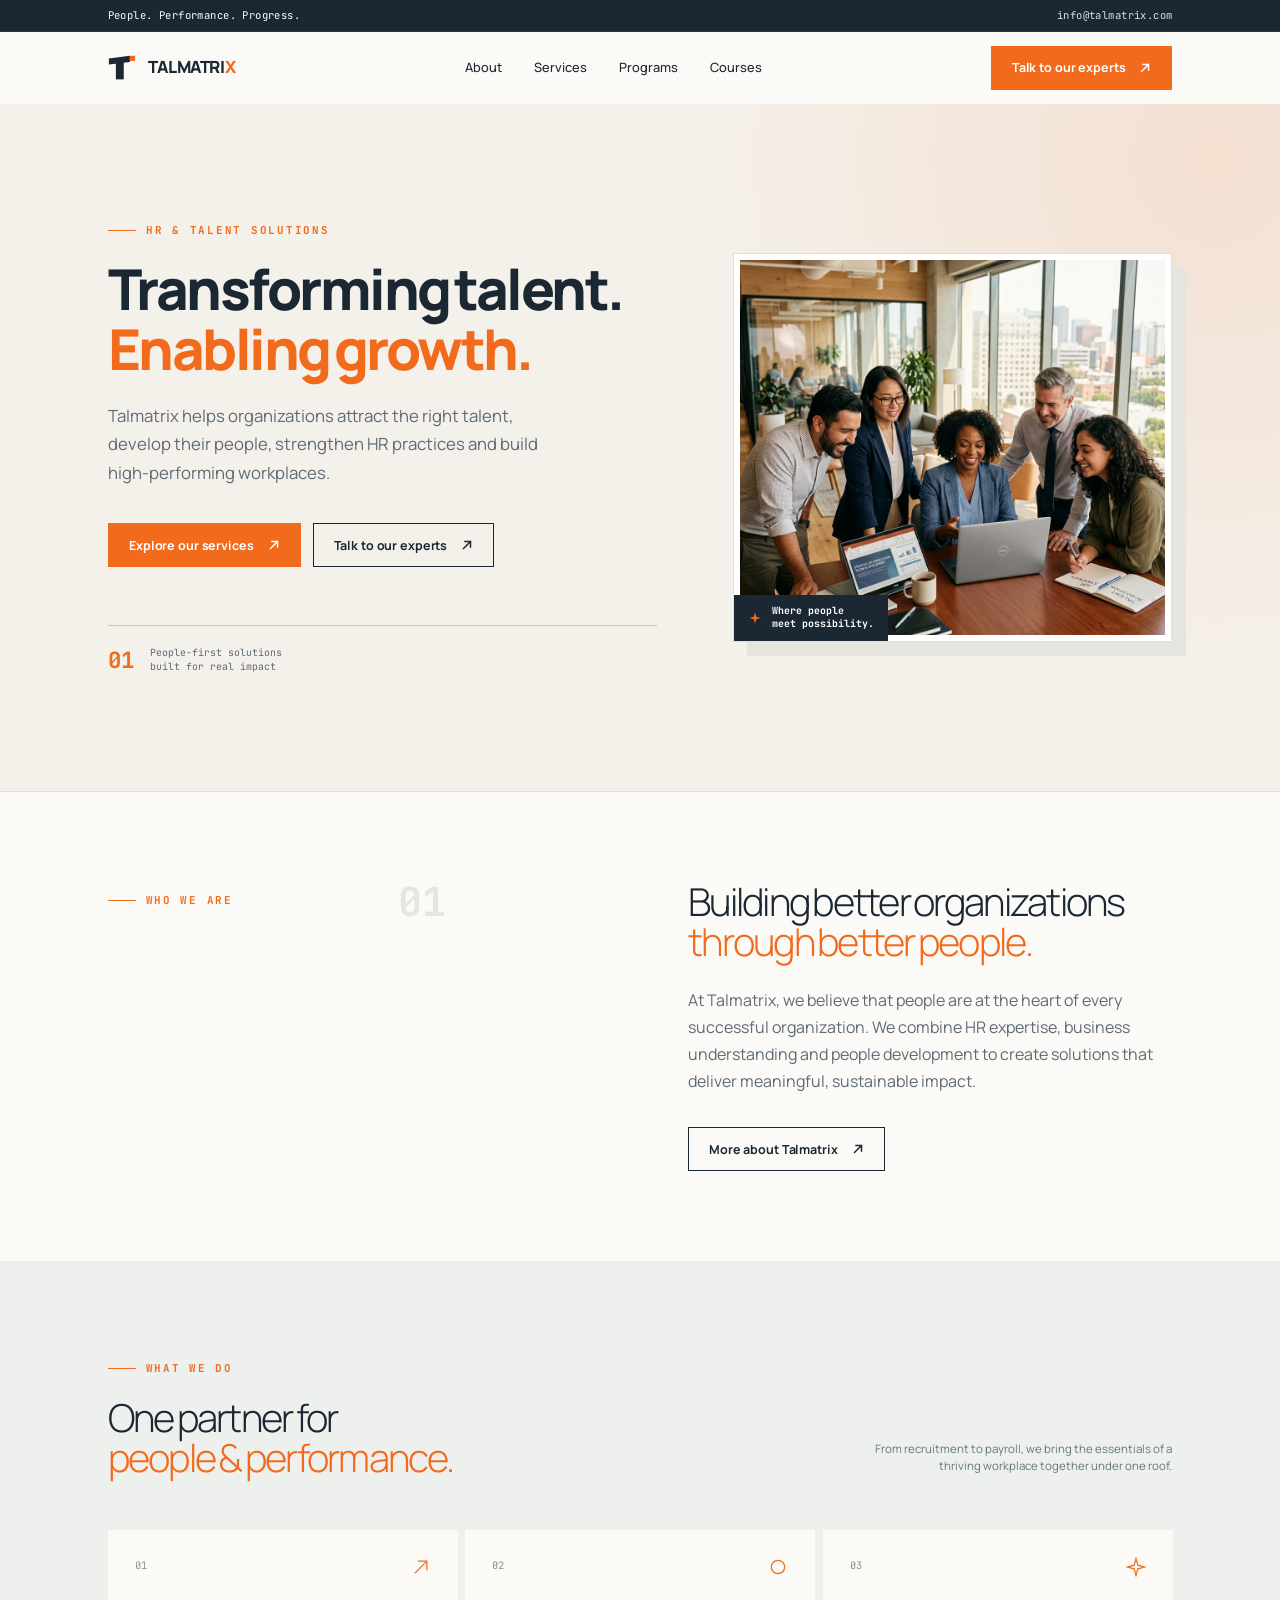
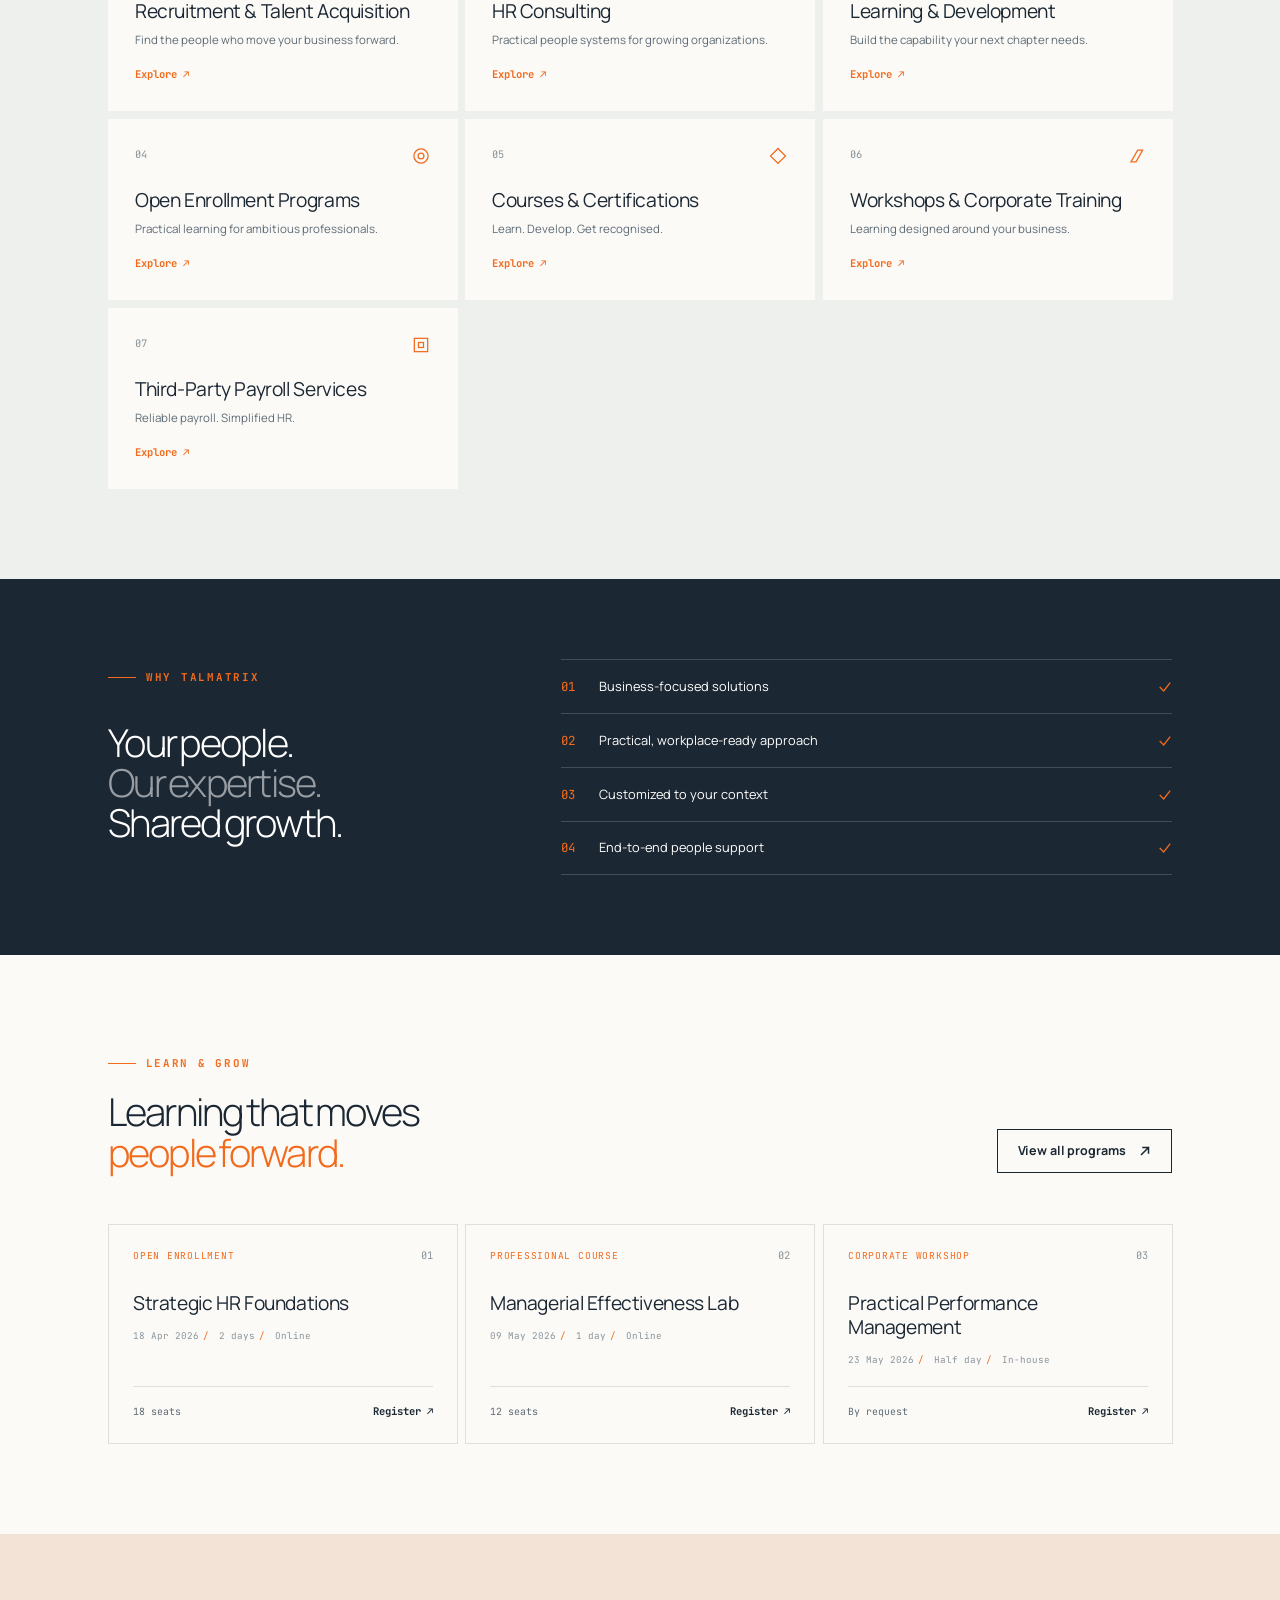
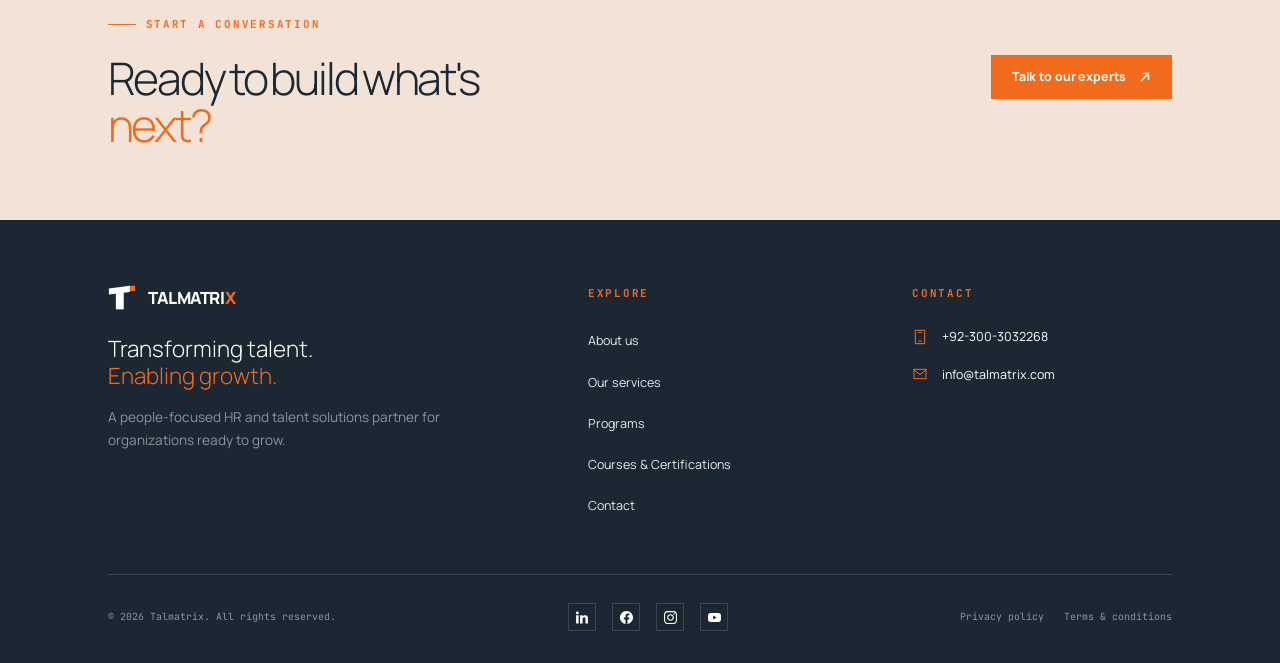
==== index.html @ 13ec056b "feat: initialize project structure with HTML, CSS, and JavaScript components for TalMatrix website" ====
<!DOCTYPE html>
<html lang="en">
<head>
  <meta charset="UTF-8">
  <meta name="viewport" content="width=device-width, initial-scale=1.0">
  <title>TALMATRIX | HR, Talent and Learning & Development Solutions</title>
  <meta name="description" content="Talmatrix helps organizations attract the right talent, develop their people, strengthen HR practices and build high-performing workplaces.">
  <meta name="theme-color" content="#1B2733">

  <!-- Open Graph / Meta -->
  <meta property="og:type" content="website">
  <meta property="og:title" content="TALMATRIX | HR, Talent and Learning & Development">
  <meta property="og:description" content="People-first HR, Talent Acquisition, Payroll and Capability Development solutions designed for sustainable growth.">
  <meta property="og:image" content="assets/hero-team.jpg">

  <!-- Inline SVG Favicon (slanted T with orange notch) -->
  <link rel="icon" type="image/svg+xml" href="data:image/svg+xml,%3Csvg xmlns='http://www.w3.org/2000/svg' viewBox='0 0 32 32'%3E%3Cpolygon points='1,5 25,2 25,9 1,12' fill='%231B2733'/%3E%3Crect x='9' y='8' width='9' height='21' fill='%231B2733'/%3E%3Crect x='25' y='2' width='6' height='6' fill='%23F26B1D'/%3E%3C/svg%3E">

  <link rel="stylesheet" href="css/styles.css">
</head>
<body>

  <!-- Shared Top Bar Placeholder -->
  <div id="site-top"></div>

  <!-- Shared Header Placeholder -->
  <header id="site-header"></header>

  <main id="main-content">
    <!-- 4.1 HERO SECTION -->
    <section class="home-hero">
      <div class="container">
        <div class="home-hero__grid">
          <!-- Left Column -->
          <div class="home-hero__copy reveal">
            <span class="eyebrow">HR &amp; TALENT SOLUTIONS</span>
            <h1 class="home-hero__h1">
              <span class="title-navy">Transforming talent.</span>
              <span class="title-orange">Enabling growth.</span>
            </h1>
            <p class="home-hero__lead">
              Talmatrix helps organizations attract the right talent, develop their people, strengthen HR practices and build high-performing workplaces.
            </p>
            <div class="home-hero__ctas">
              <a href="services.html" class="btn btn-primary">
                Explore our services
                <svg class="btn-arrow" viewBox="0 0 12 12" fill="none" xmlns="http://www.w3.org/2000/svg" aria-hidden="true">
                  <path d="M2.5 9.5L9.5 2.5M9.5 2.5H4M9.5 2.5V8" stroke="currentColor" stroke-width="1.5" stroke-linecap="square"/>
                </svg>
              </a>
              <a href="contact.html" class="btn btn-outline">
                Talk to our experts
                <svg class="btn-arrow" viewBox="0 0 12 12" fill="none" xmlns="http://www.w3.org/2000/svg" aria-hidden="true">
                  <path d="M2.5 9.5L9.5 2.5M9.5 2.5H4M9.5 2.5V8" stroke="currentColor" stroke-width="1.5" stroke-linecap="square"/>
                </svg>
              </a>
            </div>

            <!-- Stat Hairline -->
            <div class="home-hero__stat-divider">
              <div class="home-hero__stat-num">01</div>
              <div class="home-hero__stat-text">
                <div>People-first solutions</div>
                <div>built for real impact</div>
              </div>
            </div>
          </div>

          <!-- Right Column: Visual Frame with 14px offset block -->
          <div class="hero-visual reveal">
            <div class="hero-visual__frame-wrapper">
              <div class="hero-visual__frame">
                <div class="hero-visual__image-box">
                  <img src="assets/hero-team.jpg" alt="Talmatrix team members collaborating around a laptop" class="hero-visual__img" loading="eager" width="680" height="600">
                </div>

                <!-- Bottom-Left Navy Overlay Badge -->
                <div class="hero-visual__badge">
                  <svg viewBox="0 0 24 24" fill="none" xmlns="http://www.w3.org/2000/svg" aria-hidden="true">
                    <path d="M12 2L14.2 9.8L22 12L14.2 14.2L12 22L9.8 14.2L2 12L9.8 9.8L12 2Z" fill="#F26B1D"/>
                  </svg>
                  <span class="hero-visual__badge-text">
                    Where people<br>meet possibility.
                  </span>
                </div>
              </div>

              <!-- Rotated Vertical Label outside frame -->
              <div class="hero-visual__vertical-label">
                TALMATRIX / 2026
              </div>
            </div>
          </div>
        </div>
      </div>
    </section>

    <!-- 4.2 WHO WE ARE -->
    <section class="section band-cream">
      <div class="container">
        <div class="who-we-are-grid">
          <div>
            <span class="eyebrow">WHO WE ARE</span>
          </div>
          <div>
            <span class="who-we-are__index">01</span>
          </div>
          <div class="who-we-are__content reveal">
            <h2>
              <span class="title-navy">Building better organizations</span>
              <span class="title-orange">through better people.</span>
            </h2>
            <p>
              At Talmatrix, we believe that people are at the heart of every successful organization. We combine HR expertise, business understanding and people development to create solutions that deliver meaningful, sustainable impact.
            </p>
            <a href="about.html" class="btn btn-outline">
              More about Talmatrix
              <svg class="btn-arrow" viewBox="0 0 12 12" fill="none" xmlns="http://www.w3.org/2000/svg" aria-hidden="true">
                <path d="M2.5 9.5L9.5 2.5M9.5 2.5H4M9.5 2.5V8" stroke="currentColor" stroke-width="1.5" stroke-linecap="square"/>
              </svg>
            </a>
          </div>
        </div>
      </div>
    </section>

    <!-- 4.3 WHAT WE DO -->
    <section class="section band-sage">
      <div class="container">
        <span class="eyebrow">WHAT WE DO</span>
        <div class="section-header">
          <div class="section-header__left">
            <h2>
              <span class="title-navy">One partner for</span>
              <span class="title-orange">people &amp; performance.</span>
            </h2>
          </div>
          <div class="section-header__blurb">
            From recruitment to payroll, we bring the essentials of a thriving workplace together under one roof.
          </div>
        </div>

        <!-- 7 Service Cards rendered from data.js -->
        <div class="services-grid" id="services-grid"></div>
      </div>
    </section>

    <!-- 4.4 WHY TALMATRIX -->
    <section class="section band-navy why-section">
      <div class="container">
        <div class="why-grid">
          <div class="why-grid__left reveal">
            <span class="eyebrow eyebrow--light">WHY TALMATRIX</span>
            <h2>
              <span class="title-white">Your people.</span>
              <span class="title-white-muted">Our expertise.</span>
              <span class="title-white">Shared growth.</span>
            </h2>
          </div>
          <div class="why-grid__right" id="why-home-list">
            <!-- 4 rows populated from data.js -->
          </div>
        </div>
      </div>
    </section>

    <!-- 4.5 LEARN & GROW -->
    <section class="section band-cream">
      <div class="container">
        <span class="eyebrow">LEARN &amp; GROW</span>
        <div class="section-header">
          <div class="section-header__left">
            <h2>
              <span class="title-navy">Learning that moves</span>
              <span class="title-orange">people forward.</span>
            </h2>
          </div>
          <div>
            <a href="programs.html" class="btn btn-outline">
              View all programs
              <svg class="btn-arrow" viewBox="0 0 12 12" fill="none" xmlns="http://www.w3.org/2000/svg" aria-hidden="true">
                <path d="M2.5 9.5L9.5 2.5M9.5 2.5H4M9.5 2.5V8" stroke="currentColor" stroke-width="1.5" stroke-linecap="square"/>
              </svg>
            </a>
          </div>
        </div>

        <!-- 3 Program Cards populated from data.js -->
        <div class="programs-grid" data-program-cards></div>
      </div>
    </section>
  </main>

  <!-- Shared CTA Band Placeholder -->
  <div id="site-cta"></div>

  <!-- Shared Footer Placeholder -->
  <footer id="site-footer"></footer>

  <!-- Scripts -->
  <script src="js/data.js"></script>
  <script src="js/main.js"></script>
</body>
</html>
---- css/styles.css ----
@import url('https://fonts.googleapis.com/css2?family=JetBrains+Mono:wght@400;500;700&family=Manrope:wght@300;400;500;600;700;800&display=swap');

/* ==========================================================================
   TALMATRIX DESIGN TOKENS & RESET
   ========================================================================== */
:root {
  --navy: #1B2733;
  --orange: #F26B1D;
  --orange-d: #D95A12;
  --cream: #FBFAF7;   /* default page + card background */
  --beige: #F4F0EA;   /* hero band on every page */
  --sage: #EEF0EE;    /* alternate section band, form panel */
  --peach: #F2E3D6;   /* CTA band */
  --line: #E2DFD8;
  --muted: #5E6B75;
  --muted-2: #8A949B;
  --watermark: #E4E6E3;

  /* Font Families */
  --font-sans: 'Manrope', -apple-system, BlinkMacSystemFont, 'Segoe UI', Roboto, sans-serif;
  --font-mono: 'JetBrains Mono', monospace;

  /* Layout Spacing */
  --gutter: clamp(20px, 8.4vw, 162px);
  --section-pad-y: clamp(64px, 7vw, 104px);
  --ease: cubic-bezier(0.16, 1, 0.3, 1);
}

/* Hard Reset & Square Corners Enforcement */
*, *::before, *::after {
  box-sizing: border-box;
  margin: 0;
  padding: 0;
  border-radius: 0 !important; /* Strict square corners everywhere */
}

html {
  font-size: 16px;
  scroll-behavior: smooth;
  text-size-adjust: 100%;
}

body {
  font-family: var(--font-sans);
  font-size: 1rem;
  line-height: 1.7;
  color: var(--muted);
  background-color: var(--cream);
  -webkit-font-smoothing: antialiased;
  -moz-osx-font-smoothing: grayscale;
  overflow-x: hidden;
  display: flex;
  flex-direction: column;
  min-height: 100vh;
}

/* Links & Media */
a {
  color: inherit;
  text-decoration: none;
  transition: color 250ms ease, border-color 250ms ease, background-color 250ms ease;
}

img, svg {
  display: block;
  max-width: 100%;
}

button, input, select, textarea {
  font: inherit;
  color: inherit;
}

/* Accessibility Focus Ring */
:focus-visible {
  outline: 2px solid var(--orange);
  outline-offset: 2px;
}

/* ==========================================================================
   TYPOGRAPHY
   ========================================================================== */
.font-mono {
  font-family: var(--font-mono);
  font-feature-settings: "zero" 1;
}

/* Slashed Zero for numbers */
.num-zero {
  font-family: var(--font-mono);
  font-feature-settings: "zero" 1;
}

/* Eyebrows */
.eyebrow {
  display: inline-flex;
  align-items: center;
  gap: 10px;
  font-family: var(--font-mono);
  font-size: 0.68rem;
  font-weight: 700;
  letter-spacing: 0.16em;
  text-transform: uppercase;
  color: var(--orange);
  margin-bottom: 1.25rem;
}

.eyebrow::before {
  content: "";
  display: inline-block;
  width: 28px;
  height: 1px;
  background-color: var(--orange);
  flex-shrink: 0;
}

/* Dark mode eyebrow modifier */
.eyebrow--light {
  color: var(--orange);
}
.eyebrow--light::before {
  background-color: var(--orange);
}

/* Big Headings: Tight tracking, line-height 1.05 */
h1, .h1 {
  font-family: var(--font-sans);
  font-weight: 800;
  font-size: clamp(2.75rem, 4.4vw, 4.5rem);
  line-height: 1.05;
  letter-spacing: -0.045em;
  word-spacing: -0.08em;
  color: var(--navy);
}

h2, .h2 {
  font-family: var(--font-sans);
  font-weight: 300;
  font-size: clamp(2rem, 3vw, 3.25rem);
  line-height: 1.05;
  letter-spacing: -0.045em;
  word-spacing: -0.08em;
  color: var(--navy);
}

h3, .h3 {
  font-family: var(--font-sans);
  font-weight: 400;
  font-size: 1.2rem;
  line-height: 1.25;
  letter-spacing: -0.02em;
  color: var(--navy);
}

.title-orange {
  color: var(--orange);
  display: block;
}

.title-navy {
  color: var(--navy);
  display: block;
}

.title-white {
  color: #FFFFFF;
  display: block;
}

.title-white-muted {
  color: rgba(255, 255, 255, 0.55);
  display: block;
}

/* ==========================================================================
   LAYOUT & CONTAINERS
   ========================================================================== */
.container {
  width: 100%;
  padding-left: var(--gutter);
  padding-right: var(--gutter);
}

.section {
  width: 100%;
  padding-top: var(--section-pad-y);
  padding-bottom: var(--section-pad-y);
  position: relative;
}

.band-cream {
  background-color: var(--cream);
}

.band-beige {
  background-color: var(--beige);
}

.band-sage {
  background-color: var(--sage);
}

.band-navy {
  background-color: var(--navy);
  color: #FFFFFF;
}

.band-peach {
  background-color: var(--peach);
}

/* Two-column Section Header */
.section-header {
  display: flex;
  justify-content: space-between;
  align-items: flex-end;
  gap: 2rem;
  margin-bottom: clamp(2.5rem, 4vw, 4rem);
}

.section-header__left {
  flex: 1;
}

.section-header__blurb {
  max-width: 340px;
  font-family: var(--font-sans);
  color: #5E7A80;
  font-size: 0.72rem;
  line-height: 1.5;
  text-align: right;
  margin-bottom: 0.25rem;
}

/* ==========================================================================
   BUTTONS
   ========================================================================== */
.btn {
  display: inline-flex;
  align-items: center;
  justify-content: center;
  gap: 14px;
  height: 44px;
  padding: 0 20px;
  font-family: var(--font-sans);
  font-weight: 700;
  font-size: 0.78rem;
  letter-spacing: -0.01em;
  cursor: pointer;
  border: 1px solid transparent;
  transition: all 250ms ease;
  white-space: nowrap;
  background-color: transparent;
}

.btn .btn-arrow {
  width: 12px;
  height: 12px;
  stroke-width: 1.5px;
  stroke: currentColor;
  fill: none;
  stroke-linecap: square;
  stroke-linejoin: miter;
  transition: transform 250ms ease;
  flex-shrink: 0;
}

.btn-primary {
  background-color: var(--orange);
  color: #FFFFFF;
  border-color: var(--orange);
}

.btn-primary:hover {
  background-color: var(--orange-d);
  border-color: var(--orange-d);
  color: #FFFFFF;
}

.btn-primary:hover .btn-arrow {
  transform: translate(3px, -3px);
}

.btn-outline {
  background-color: transparent;
  color: var(--navy);
  border-color: var(--navy);
}

.btn-outline:hover {
  background-color: var(--navy);
  color: #FFFFFF;
}

.btn-outline:hover .btn-arrow {
  transform: translate(3px, -3px);
}

.btn-outline-white {
  background-color: transparent;
  color: #FFFFFF;
  border-color: rgba(255, 255, 255, 0.3);
}

.btn-outline-white:hover {
  background-color: #FFFFFF;
  color: var(--navy);
  border-color: #FFFFFF;
}

/* ==========================================================================
   TOP BAR (Shared Component A)
   ========================================================================== */
.top-bar {
  background-color: var(--navy);
  height: 32px;
  color: #FFFFFF;
  font-family: var(--font-mono);
  font-size: 0.66rem;
  letter-spacing: 0.04em;
  display: flex;
  align-items: center;
  border-bottom: 1px solid rgba(255, 255, 255, 0.08);
}

.top-bar__inner {
  display: flex;
  justify-content: space-between;
  align-items: center;
  width: 100%;
}

.top-bar__email {
  color: #FFFFFF;
  opacity: 0.85;
}

.top-bar__email:hover {
  opacity: 1;
  color: var(--orange);
}

/* ==========================================================================
   HEADER & NAVIGATION (Shared Component B)
   ========================================================================== */
.site-header {
  background-color: var(--cream);
  height: 72px;
  position: sticky;
  top: 0;
  z-index: 1000;
  display: flex;
  align-items: center;
  transition: border-color 250ms ease, background-color 250ms ease;
  border-bottom: 1px solid transparent;
}

.site-header.is-scrolled {
  border-bottom-color: var(--line);
  background-color: rgba(251, 250, 247, 0.98);
  backdrop-filter: blur(8px);
}

.site-header__inner {
  display: flex;
  align-items: center;
  justify-content: space-between;
  width: 100%;
}

/* Logo */
.site-logo {
  display: flex;
  align-items: center;
  gap: 12px;
  text-decoration: none;
}

.site-logo__mark {
  width: 28px;
  height: 28px;
  flex-shrink: 0;
}

.site-logo__text {
  font-family: var(--font-sans);
  font-weight: 800;
  font-size: 1.05rem;
  letter-spacing: -0.02em;
  color: var(--navy);
  line-height: 1;
}

.site-logo__text .accent {
  color: var(--orange);
}

/* Desktop Navigation */
.site-nav {
  display: flex;
  align-items: center;
  gap: 32px;
}

.nav-link {
  font-family: var(--font-sans);
  font-size: 0.8rem;
  font-weight: 500;
  color: var(--navy);
  position: relative;
  padding: 6px 0;
}

.nav-link:hover {
  color: var(--orange);
}

.nav-link.is-active {
  color: var(--navy);
}

.nav-link.is-active::after {
  content: "";
  position: absolute;
  bottom: 0;
  left: 0;
  width: 100%;
  height: 2px;
  background-color: var(--orange);
}

/* Header Actions */
.header-actions {
  display: flex;
  align-items: center;
  gap: 20px;
}

/* Mobile Toggle Hamburger */
.mobile-toggle {
  display: none;
  background: transparent;
  border: 1px solid var(--line);
  padding: 8px 10px;
  cursor: pointer;
  flex-direction: column;
  gap: 5px;
  width: 44px;
  height: 44px;
  align-items: center;
  justify-content: center;
}

.mobile-toggle span {
  display: block;
  width: 22px;
  height: 2px;
  background-color: var(--navy);
  transition: transform 250ms ease, opacity 250ms ease;
}

.mobile-toggle[aria-expanded="true"] span:nth-child(1) {
  transform: translateY(7px) rotate(45deg);
}
.mobile-toggle[aria-expanded="true"] span:nth-child(2) {
  opacity: 0;
}
.mobile-toggle[aria-expanded="true"] span:nth-child(3) {
  transform: translateY(-7px) rotate(-45deg);
}

/* Mobile Drawer */
.mobile-drawer {
  display: none;
  position: fixed;
  top: 104px; /* 32px topbar + 72px header */
  left: 0;
  width: 100%;
  background-color: var(--cream);
  border-bottom: 1px solid var(--line);
  padding: 24px var(--gutter);
  box-shadow: 0 10px 30px rgba(0, 0, 0, 0.05);
  z-index: 999;
}

.mobile-drawer.is-open {
  display: block;
}

.mobile-drawer__links {
  display: flex;
  flex-direction: column;
  gap: 16px;
  margin-bottom: 24px;
}

.mobile-drawer__links .nav-link {
  font-size: 1.1rem;
  font-weight: 600;
}

/* ==========================================================================
   CTA BAND (Shared Component C)
   ========================================================================== */
.site-cta-band {
  background-color: var(--peach);
  padding: 72px 0;
}

.site-cta-band__inner {
  display: flex;
  justify-content: space-between;
  align-items: center;
  gap: 3rem;
}

.site-cta-band__content {
  flex: 1;
}

.site-cta-band__h2 {
  font-weight: 300;
  font-size: clamp(2.25rem, 3.5vw, 3.75rem);
  line-height: 1.05;
  letter-spacing: -0.045em;
  word-spacing: -0.08em;
}

/* ==========================================================================
   FOOTER (Shared Component D)
   ========================================================================== */
.site-footer {
  background-color: var(--navy);
  color: #FFFFFF;
  padding: 64px 0 32px;
  margin-top: auto;
}

.site-footer__grid {
  display: grid;
  grid-template-columns: 1.6fr 1fr 1fr;
  gap: clamp(32px, 5vw, 64px);
  margin-bottom: 56px;
}

/* Col 1 */
.footer-brand {
  max-width: 440px;
}

.footer-logo {
  display: flex;
  align-items: center;
  gap: 12px;
  margin-bottom: 24px;
}

.footer-logo__text {
  font-family: var(--font-sans);
  font-weight: 800;
  font-size: 1.05rem;
  letter-spacing: -0.02em;
  color: #FFFFFF;
}

.footer-logo__text .accent {
  color: var(--orange);
}

.footer-tagline {
  font-family: var(--font-sans);
  font-weight: 300;
  font-size: 1.4rem;
  line-height: 1.2;
  margin-bottom: 16px;
}

.footer-tagline .white {
  color: #FFFFFF;
}

.footer-tagline .orange {
  color: var(--orange);
}

.footer-desc {
  font-size: 0.85rem;
  line-height: 1.65;
  color: var(--muted-2);
}

/* Col 2 & 3 */
.footer-col-title {
  font-family: var(--font-mono);
  font-size: 0.68rem;
  font-weight: 700;
  letter-spacing: 0.16em;
  text-transform: uppercase;
  color: var(--orange);
  margin-bottom: 24px;
}

.footer-nav-list {
  list-style: none;
  display: flex;
  flex-direction: column;
  gap: 14px;
}

.footer-nav-list a {
  font-size: 0.78rem;
  color: #FFFFFF;
  opacity: 0.9;
}

.footer-nav-list a:hover {
  opacity: 1;
  color: var(--orange);
}

.footer-contact-list {
  list-style: none;
  display: flex;
  flex-direction: column;
  gap: 16px;
}

.footer-contact-row {
  display: flex;
  align-items: center;
  gap: 14px;
  font-size: 0.78rem;
  color: #FFFFFF;
}

.footer-contact-row svg {
  width: 16px;
  height: 16px;
  stroke: var(--orange);
  stroke-width: 1.5px;
  fill: none;
  stroke-linecap: square;
  flex-shrink: 0;
}

/* Footer Bottom Bar */
.footer-bottom {
  border-top: 1px solid rgba(255, 255, 255, 0.14);
  padding-top: 28px;
  display: flex;
  align-items: center;
  justify-content: space-between;
  font-family: var(--font-mono);
  font-size: 0.62rem;
  color: var(--muted-2);
  gap: 1.5rem;
}

.footer-socials {
  display: flex;
  align-items: center;
  gap: 16px;
}

.footer-social-link {
  width: 28px;
  height: 28px;
  display: flex;
  align-items: center;
  justify-content: center;
  border: 1px solid rgba(255, 255, 255, 0.15);
  color: #FFFFFF;
  transition: all 250ms ease;
}

.footer-social-link:hover {
  border-color: var(--orange);
  color: var(--orange);
  background-color: rgba(242, 107, 29, 0.08);
}

.footer-social-link svg {
  width: 13px;
  height: 13px;
  fill: currentColor;
}

.footer-legal {
  display: flex;
  gap: 20px;
}

.footer-legal a:hover {
  color: var(--orange);
}

/* ==========================================================================
   INNER-PAGE HERO (Shared Component E)
   ========================================================================== */
.inner-hero {
  background-color: var(--beige);
  padding: 96px 0;
  position: relative;
  overflow: hidden;
  border-bottom: 1px solid var(--line);
}

.inner-hero__inner {
  display: flex;
  align-items: center;
  justify-content: space-between;
  gap: 4rem;
}

.inner-hero__content {
  flex: 1;
  max-width: 720px;
}

.inner-hero__title {
  margin-bottom: 1.5rem;
}

.inner-hero__desc {
  max-width: 44ch;
  color: var(--muted);
  font-size: 1.05rem;
  line-height: 1.7;
}

.inner-hero__watermark {
  font-family: var(--font-sans);
  font-weight: 300;
  font-size: clamp(6.5rem, 9.5vw, 9.5rem);
  line-height: 1;
  letter-spacing: -0.06em;
  color: var(--watermark);
  user-select: none;
  pointer-events: none;
  display: flex;
  align-items: center;
  gap: 14px;
  white-space: nowrap;
}

.inner-hero__bar {
  display: inline-block;
  width: 56px;
  height: 6px;
  background-color: var(--orange);
}

/* ==========================================================================
   HOME PAGE: HERO (4.1)
   ========================================================================== */
.home-hero {
  background-color: var(--beige);
  min-height: 690px;
  min-height: calc(88vh - 104px);
  position: relative;
  overflow: hidden;
  display: flex;
  align-items: center;
  background-image: radial-gradient(circle at 95% 8%, rgba(242, 107, 29, 0.12), transparent 38%);
  padding-top: 60px;
  padding-bottom: 60px;
  border-bottom: 1px solid var(--line);
}

.home-hero__grid {
  display: grid;
  grid-template-columns: 1.25fr 1fr;
  gap: 6vw;
  align-items: center;
  width: 100%;
}

.home-hero__copy {
  display: flex;
  flex-direction: column;
}

.home-hero__h1 {
  margin-bottom: 1.5rem;
}

.home-hero__lead {
  max-width: 46ch;
  color: var(--muted);
  font-size: 1.05rem;
  line-height: 1.7;
  margin-bottom: 2.25rem;
}

.home-hero__ctas {
  display: flex;
  align-items: center;
  gap: 12px;
  flex-wrap: wrap;
}

.home-hero__stat-divider {
  margin-top: clamp(40px, 4.5vw, 64px);
  padding-top: 20px;
  border-top: 1px solid rgba(27, 39, 51, 0.2);
  display: flex;
  align-items: center;
  gap: 16px;
}

.home-hero__stat-num {
  font-family: var(--font-mono);
  font-size: 1.4rem;
  font-weight: 700;
  color: var(--orange);
  line-height: 1;
  font-feature-settings: "zero" 1;
}

.home-hero__stat-text {
  font-family: var(--font-mono);
  font-size: 0.62rem;
  line-height: 1.4;
  color: var(--muted);
}

/* Hero Photo Frame & Visual */
.hero-visual {
  position: relative;
  display: flex;
  align-items: center;
  justify-content: flex-end;
}

.hero-visual__frame-wrapper {
  position: relative;
  width: 100%;
  max-width: 580px;
  aspect-ratio: 1.13 / 1;
}

/* Offset solid block behind photo */
.hero-visual__frame-wrapper::before {
  content: "";
  position: absolute;
  top: 14px;
  left: 14px;
  width: 100%;
  height: 100%;
  background-color: #E6E4DF;
  z-index: 1;
}

.hero-visual__frame {
  position: relative;
  z-index: 2;
  width: 100%;
  height: 100%;
  background-color: #FFFFFF;
  padding: 6px;
  border: 1px solid var(--line);
}

.hero-visual__image-box {
  width: 100%;
  height: 100%;
  position: relative;
  overflow: hidden;
  /* CSS gradient fallback so layout never breaks if photo is missing */
  background: linear-gradient(135deg, #1B2733 0%, #2A3B4C 50%, #465A6E 100%);
}

.hero-visual__img {
  width: 100%;
  height: 100%;
  object-fit: cover;
  display: block;
}

/* Floating overlay bottom-left of photo (flush to frame) */
.hero-visual__badge {
  position: absolute;
  bottom: 0;
  left: 0;
  z-index: 3;
  background-color: var(--navy);
  padding: 10px 14px;
  display: flex;
  align-items: center;
  gap: 10px;
}

.hero-visual__badge svg {
  width: 14px;
  height: 14px;
  fill: var(--orange);
  flex-shrink: 0;
}

.hero-visual__badge-text {
  font-family: var(--font-mono);
  font-weight: 700;
  font-size: 0.62rem;
  line-height: 1.3;
  color: #FFFFFF;
}

/* Rotated vertical text on right outside frame */
.hero-visual__vertical-label {
  position: absolute;
  right: -36px;
  top: 50%;
  transform: translateY(-50%) rotate(90deg);
  transform-origin: center center;
  font-family: var(--font-mono);
  font-size: 0.55rem;
  letter-spacing: 0.16em;
  color: var(--muted-2);
  white-space: nowrap;
  user-select: none;
}

/* ==========================================================================
   HOME PAGE: WHO WE ARE (4.2)
   ========================================================================== */
.who-we-are-grid {
  display: grid;
  grid-template-columns: 1fr 1fr 2fr;
  gap: clamp(24px, 4vw, 48px);
  align-items: start;
}

.who-we-are__index {
  font-family: var(--font-mono);
  font-size: 2.5rem;
  font-weight: 700;
  color: var(--watermark);
  line-height: 1;
  font-feature-settings: "zero" 1;
}

.who-we-are__content h2 {
  margin-bottom: 1.5rem;
}

.who-we-are__content p {
  max-width: 60ch;
  margin-bottom: 2rem;
  font-size: 1rem;
  line-height: 1.7;
}

/* ==========================================================================
   SERVICES & CARDS (4.3 & SHARED)
   ========================================================================== */
.services-grid {
  display: grid;
  grid-template-columns: repeat(3, 1fr);
  gap: 8px;
}

.service-card {
  background-color: var(--cream);
  border: 1px solid transparent;
  padding: 26px;
  min-height: 140px;
  position: relative;
  display: flex;
  flex-direction: column;
  justify-content: space-between;
  transition: transform 250ms ease, background-color 250ms ease, border-color 250ms ease;
  cursor: pointer;
}

.service-card:hover {
  background-color: #FFFFFF;
  border-color: var(--orange);
  transform: translateY(-2px);
}

.service-card__top {
  display: flex;
  justify-content: space-between;
  align-items: flex-start;
}

.service-card__index {
  font-family: var(--font-mono);
  font-size: 0.65rem;
  color: var(--muted-2);
  font-feature-settings: "zero" 1;
}

.service-card__icon {
  width: 20px;
  height: 20px;
  stroke: var(--orange);
  stroke-width: 1.5px;
  fill: none;
  stroke-linecap: square;
  stroke-linejoin: miter;
}

.service-card__body {
  margin-top: 22px;
  margin-bottom: 18px;
}

.service-card__title {
  font-family: var(--font-sans);
  font-weight: 400;
  font-size: 1.2rem;
  line-height: 1.25;
  color: var(--navy);
  margin-bottom: 8px;
}

.service-card__desc {
  font-size: 0.72rem;
  line-height: 1.5;
  color: var(--muted);
}

.service-card__cta {
  font-family: var(--font-mono);
  font-weight: 700;
  font-size: 0.66rem;
  color: var(--orange);
  display: inline-flex;
  align-items: center;
  gap: 6px;
}

/* ==========================================================================
   WHY TALMATRIX SECTION (4.4 & ABOUT)
   ========================================================================== */
.why-section {
  padding: 80px 0;
}

.why-grid {
  display: grid;
  grid-template-columns: 1fr 1.6fr;
  gap: clamp(32px, 6vw, 72px);
  align-items: start;
}

.why-grid__left h2 {
  font-weight: 300;
  margin-top: 1rem;
}

.why-grid__right {
  display: flex;
  flex-direction: column;
}

.why-row {
  border-top: 1px solid rgba(255, 255, 255, 0.18);
  min-height: 54px;
  display: flex;
  align-items: center;
  justify-content: space-between;
  padding: 14px 0;
}

.why-row:last-child {
  border-bottom: 1px solid rgba(255, 255, 255, 0.18);
}

.why-row__left {
  display: flex;
  align-items: center;
  gap: 24px;
}

.why-row__num {
  font-family: var(--font-mono);
  font-size: 0.78rem;
  color: var(--orange);
  font-feature-settings: "zero" 1;
}

.why-row__text {
  font-family: var(--font-sans);
  font-size: 0.8rem;
  color: #FFFFFF;
}

.why-row__icon {
  width: 14px;
  height: 14px;
  stroke: var(--orange);
  stroke-width: 1.5px;
  fill: none;
  stroke-linecap: square;
  stroke-linejoin: miter;
  flex-shrink: 0;
}

/* Expanded Why Row (for About page with description) */
.why-row--detailed {
  align-items: flex-start;
  padding: 20px 0;
}

.why-row--detailed .why-row__content {
  display: flex;
  flex-direction: column;
  gap: 6px;
}

.why-row--detailed .why-row__title {
  font-family: var(--font-sans);
  font-weight: 600;
  font-size: 0.95rem;
  color: #FFFFFF;
}

.why-row--detailed .why-row__desc {
  font-size: 0.78rem;
  line-height: 1.6;
  color: var(--muted-2);
}

/* ==========================================================================
   PROGRAM CARDS (Section 6)
   ========================================================================== */
.programs-grid {
  display: grid;
  grid-template-columns: repeat(3, 1fr);
  gap: 8px;
}

.program-card {
  background-color: var(--cream);
  border: 1px solid var(--line);
  padding: 22px 24px;
  min-height: 155px;
  display: flex;
  flex-direction: column;
  justify-content: space-between;
  transition: transform 250ms ease, border-color 250ms ease;
}

.program-card:hover {
  border-color: var(--orange);
  transform: translateY(-2px);
}

.program-card__top {
  display: flex;
  justify-content: space-between;
  align-items: center;
}

.program-card__type {
  font-family: var(--font-mono);
  font-size: 0.6rem;
  color: var(--orange);
  text-transform: uppercase;
  letter-spacing: 0.08em;
}

.program-card__index {
  font-family: var(--font-mono);
  font-size: 0.65rem;
  color: var(--muted-2);
  font-feature-settings: "zero" 1;
}

.program-card__title {
  margin-top: 26px;
  font-family: var(--font-sans);
  font-size: 1.2rem;
  font-weight: 400;
  line-height: 1.25;
  color: var(--navy);
}

.program-card__meta {
  font-family: var(--font-mono);
  font-size: 0.58rem;
  color: var(--muted-2);
  margin-top: 14px;
  margin-bottom: 18px;
}

.program-card__meta .sep {
  color: var(--orange);
  margin: 0 4px;
}

.program-card__divider {
  height: 1px;
  background-color: var(--line);
  width: 100%;
  margin-bottom: 16px;
}

.program-card__bottom {
  display: flex;
  justify-content: space-between;
  align-items: center;
}

.program-card__seats {
  font-family: var(--font-mono);
  font-size: 0.62rem;
  color: var(--muted);
}

.program-card__link {
  font-family: var(--font-mono);
  font-weight: 700;
  font-size: 0.66rem;
  color: var(--navy);
  display: inline-flex;
  align-items: center;
  gap: 6px;
}

.program-card__link:hover {
  color: var(--orange);
}

/* ==========================================================================
   ABOUT PAGE SPECIFIC STYLES
   ========================================================================== */
.about-core-grid {
  display: grid;
  grid-template-columns: repeat(2, 1fr);
  gap: 16px;
  margin-top: 24px;
  margin-bottom: 40px;
}

.about-quote {
  border-left: 3px solid var(--orange);
  padding: 16px 0 16px 24px;
  margin: 40px 0;
  font-family: var(--font-sans);
  font-size: 1.25rem;
  font-weight: 400;
  color: var(--navy);
  line-height: 1.5;
  background-color: rgba(244, 240, 234, 0.4);
}

.vision-mission-grid {
  display: grid;
  grid-template-columns: repeat(2, 1fr);
  gap: 24px;
}

.vision-panel {
  background-color: var(--cream);
  border: 1px solid var(--line);
  padding: clamp(28px, 4vw, 44px);
  display: flex;
  flex-direction: column;
}

.vision-panel__head {
  display: flex;
  justify-content: space-between;
  align-items: center;
  margin-bottom: 24px;
}

.vision-panel__index {
  font-family: var(--font-mono);
  font-size: 0.72rem;
  color: var(--muted-2);
  font-feature-settings: "zero" 1;
}

.vision-panel__text {
  font-size: 1.05rem;
  line-height: 1.75;
  color: var(--navy);
}

.commitment-box {
  max-width: 820px;
  margin: 0 auto;
  text-align: center;
}

.commitment-box .eyebrow {
  margin-bottom: 1.5rem;
}

.commitment-box h2 {
  margin-bottom: 1.75rem;
}

.commitment-box p {
  font-size: 1rem;
  line-height: 1.8;
  margin-bottom: 2rem;
}

.commitment-statement {
  font-family: var(--font-sans);
  font-weight: 300;
  font-size: 1.6rem;
  line-height: 1.3;
  color: var(--orange);
}

/* ==========================================================================
   SERVICES PAGE SPECIFIC STYLES
   ========================================================================== */
.service-group {
  margin-bottom: clamp(64px, 8vw, 96px);
}

.service-row {
  display: grid;
  grid-template-columns: 1fr 2fr;
  gap: clamp(28px, 5vw, 64px);
  padding: 48px 0;
  border-top: 1px solid var(--line);
}

.service-row:last-child {
  border-bottom: 1px solid var(--line);
}

.service-row__left {
  display: flex;
  flex-direction: column;
}

.service-row__index {
  font-family: var(--font-mono);
  font-size: 0.72rem;
  color: var(--muted-2);
  margin-bottom: 12px;
  font-feature-settings: "zero" 1;
}

.service-row__title {
  font-family: var(--font-sans);
  font-weight: 300;
  font-size: 1.8rem;
  line-height: 1.15;
  color: var(--navy);
}

.service-row__right {
  display: flex;
  flex-direction: column;
  gap: 20px;
}

.service-row__lead {
  font-size: 0.95rem;
  line-height: 1.75;
  color: var(--muted);
}

.service-row__list-label {
  font-family: var(--font-mono);
  font-size: 0.65rem;
  letter-spacing: 0.08em;
  text-transform: uppercase;
  color: var(--navy);
  margin-top: 4px;
}

.service-checklist {
  list-style: none;
  display: grid;
  grid-template-columns: repeat(2, 1fr);
  gap: 12px 24px;
}

.service-checklist li {
  display: flex;
  align-items: center;
  gap: 10px;
  font-size: 0.85rem;
  color: var(--muted);
}

.service-checklist li::before {
  content: "";
  display: inline-block;
  width: 6px;
  height: 6px;
  background-color: var(--orange);
  flex-shrink: 0;
}

.chips-wrapper {
  display: flex;
  flex-wrap: wrap;
  gap: 8px;
  margin-top: 8px;
}

.chip {
  font-family: var(--font-mono);
  font-size: 0.62rem;
  border: 1px solid var(--line);
  padding: 6px 10px;
  color: var(--navy);
  background-color: var(--cream);
  letter-spacing: 0.02em;
}

.service-row__link {
  display: inline-flex;
  align-items: center;
  gap: 6px;
  font-family: var(--font-sans);
  font-weight: 700;
  font-size: 0.8rem;
  color: var(--orange);
  margin-top: 8px;
}

.service-row__link:hover {
  color: var(--orange-d);
}

.services-intro-block {
  padding: 40px 0 20px;
  border-top: 1px solid var(--line);
}

.services-intro-block h2 {
  margin-bottom: 1rem;
}

/* ==========================================================================
   CONTACT PAGE & FORM
   ========================================================================== */
.contact-grid {
  display: grid;
  grid-template-columns: 1fr 2fr;
  gap: 6vw;
  align-items: start;
}

.contact-info-list {
  display: flex;
  flex-direction: column;
  gap: 28px;
  margin-top: 36px;
}

.contact-info-item {
  display: flex;
  gap: 18px;
  align-items: flex-start;
}

.contact-info-icon {
  width: 38px;
  height: 38px;
  border: 1px solid var(--line);
  background-color: #FFFFFF;
  display: flex;
  align-items: center;
  justify-content: center;
  flex-shrink: 0;
}

.contact-info-icon svg {
  width: 16px;
  height: 16px;
  stroke: var(--orange);
  stroke-width: 1.5px;
  fill: none;
  stroke-linecap: square;
}

.contact-info-details {
  display: flex;
  flex-direction: column;
}

.contact-info-label {
  font-family: var(--font-mono);
  font-size: 0.62rem;
  text-transform: uppercase;
  color: var(--muted-2);
  margin-bottom: 4px;
}

.contact-info-val {
  font-size: 0.95rem;
  font-weight: 600;
  color: var(--navy);
}

.contact-info-val:hover {
  color: var(--orange);
}

/* Form Panel */
.form-panel {
  background-color: var(--sage);
  padding: clamp(24px, 4vw, 36px);
  border: 1px solid var(--line);
}

.form-grid {
  display: grid;
  grid-template-columns: repeat(2, 1fr);
  gap: 16px;
}

.form-group {
  display: flex;
  flex-direction: column;
  gap: 6px;
}

.form-group--full {
  grid-column: 1 / -1;
}

.form-label {
  font-family: var(--font-mono);
  font-size: 0.62rem;
  font-weight: 700;
  color: var(--navy);
  letter-spacing: 0.04em;
  text-transform: uppercase;
}

.form-input, .form-select, .form-textarea {
  height: 44px;
  background-color: #FFFFFF;
  border: 1px solid var(--line);
  padding: 0 14px;
  font-family: var(--font-sans);
  font-size: 0.8rem;
  color: var(--navy);
  transition: all 250ms ease;
  width: 100%;
}

.form-textarea {
  height: auto;
  padding: 12px 14px;
  resize: vertical;
}

.form-select {
  appearance: none;
  background-image: url("data:image/svg+xml,%3Csvg xmlns='http://www.w3.org/2000/svg' width='12' height='8' viewBox='0 0 12 8' fill='none'%3E%3Cpath d='M1 1.5L6 6.5L11 1.5' stroke='%231B2733' stroke-width='1.5' stroke-linecap='square'/%3E%3C/svg%3E");
  background-repeat: no-repeat;
  background-position: right 14px center;
  padding-right: 38px;
  cursor: pointer;
}

.form-input:focus, .form-select:focus, .form-textarea:focus {
  border-color: var(--orange);
  outline: none;
  box-shadow: 0 0 0 3px rgba(242, 107, 29, 0.15);
}

.form-error {
  font-family: var(--font-mono);
  font-size: 0.62rem;
  color: var(--orange);
  margin-top: 4px;
  display: none;
}

.has-error .form-input,
.has-error .form-select,
.has-error .form-textarea {
  border-color: var(--orange);
}

.has-error .form-error {
  display: block;
}

.form-success-message {
  padding: 48px 24px;
  text-align: center;
  display: flex;
  flex-direction: column;
  align-items: center;
  gap: 16px;
}

.form-success-icon {
  width: 44px;
  height: 44px;
  background-color: var(--navy);
  display: flex;
  align-items: center;
  justify-content: center;
}

.form-success-icon svg {
  width: 20px;
  height: 20px;
  stroke: var(--orange);
  stroke-width: 2px;
  fill: none;
  stroke-linecap: square;
}

.form-success-title {
  font-size: 1.4rem;
  font-weight: 700;
  color: var(--navy);
}

.form-success-desc {
  font-size: 0.9rem;
  color: var(--muted);
  max-width: 40ch;
}

/* ==========================================================================
   REVEAL ON SCROLL & ANIMATIONS
   ========================================================================== */
.reveal {
  opacity: 0;
  transform: translateY(20px);
  transition: opacity 600ms cubic-bezier(0.16, 1, 0.3, 1), transform 600ms cubic-bezier(0.16, 1, 0.3, 1);
  will-change: opacity, transform;
}

.reveal.is-revealed {
  opacity: 1;
  transform: translateY(0);
}

/* Respect prefers-reduced-motion */
@media (prefers-reduced-motion: reduce) {
  *, *::before, *::after {
    animation-duration: 0.01ms !important;
    animation-iteration-count: 1 !important;
    transition-duration: 0.01ms !important;
    scroll-behavior: auto !important;
  }
  .reveal {
    opacity: 1 !important;
    transform: none !important;
  }
}

/* ==========================================================================
   RESPONSIVE BREAKPOINTS
   ========================================================================== */

/* Breakpoint: ≤1100px (Card grids 2 columns) */
@media (max-width: 1100px) {
  .services-grid,
  .programs-grid {
    grid-template-columns: repeat(2, 1fr);
  }
}

/* Breakpoint: ≤900px (Hamburger nav, Hero stacks, Watermark hidden, 3-col stacks) */
@media (max-width: 900px) {
  .site-nav,
  .site-header .btn-primary {
    display: none;
  }

  .mobile-toggle {
    display: flex;
  }

  .home-hero__grid {
    grid-template-columns: 1fr;
    gap: 48px;
  }

  .hero-visual {
    justify-content: flex-start;
  }

  .hero-visual__vertical-label {
    display: none;
  }

  .inner-hero__watermark {
    display: none;
  }

  .who-we-are-grid {
    grid-template-columns: 1fr;
    gap: 24px;
  }

  .who-we-are__index {
    display: none;
  }

  .why-grid {
    grid-template-columns: 1fr;
    gap: 40px;
  }

  .site-footer__grid {
    grid-template-columns: 1fr;
    gap: 40px;
  }

  .footer-bottom {
    flex-direction: column;
    align-items: flex-start;
    gap: 16px;
  }

  .site-cta-band__inner {
    flex-direction: column;
    align-items: flex-start;
  }

  .service-row {
    grid-template-columns: 1fr;
    gap: 20px;
  }

  .vision-mission-grid {
    grid-template-columns: 1fr;
  }

  .about-core-grid {
    grid-template-columns: 1fr;
  }

  .contact-grid {
    grid-template-columns: 1fr;
    gap: 48px;
  }
}

/* Breakpoint: ≤600px (Single columns, full-width buttons) */
@media (max-width: 600px) {
  .services-grid,
  .programs-grid {
    grid-template-columns: 1fr;
  }

  .form-grid {
    grid-template-columns: 1fr;
  }

  .section-header {
    flex-direction: column;
    align-items: flex-start;
    gap: 1rem;
  }

  .section-header__blurb {
    text-align: left;
    max-width: 100%;
  }

  .home-hero__ctas {
    flex-direction: column;
    width: 100%;
  }

  .home-hero__ctas .btn {
    width: 100%;
  }

  .service-checklist {
    grid-template-columns: 1fr;
  }

  .site-cta-band .btn {
    width: 100%;
  }
}
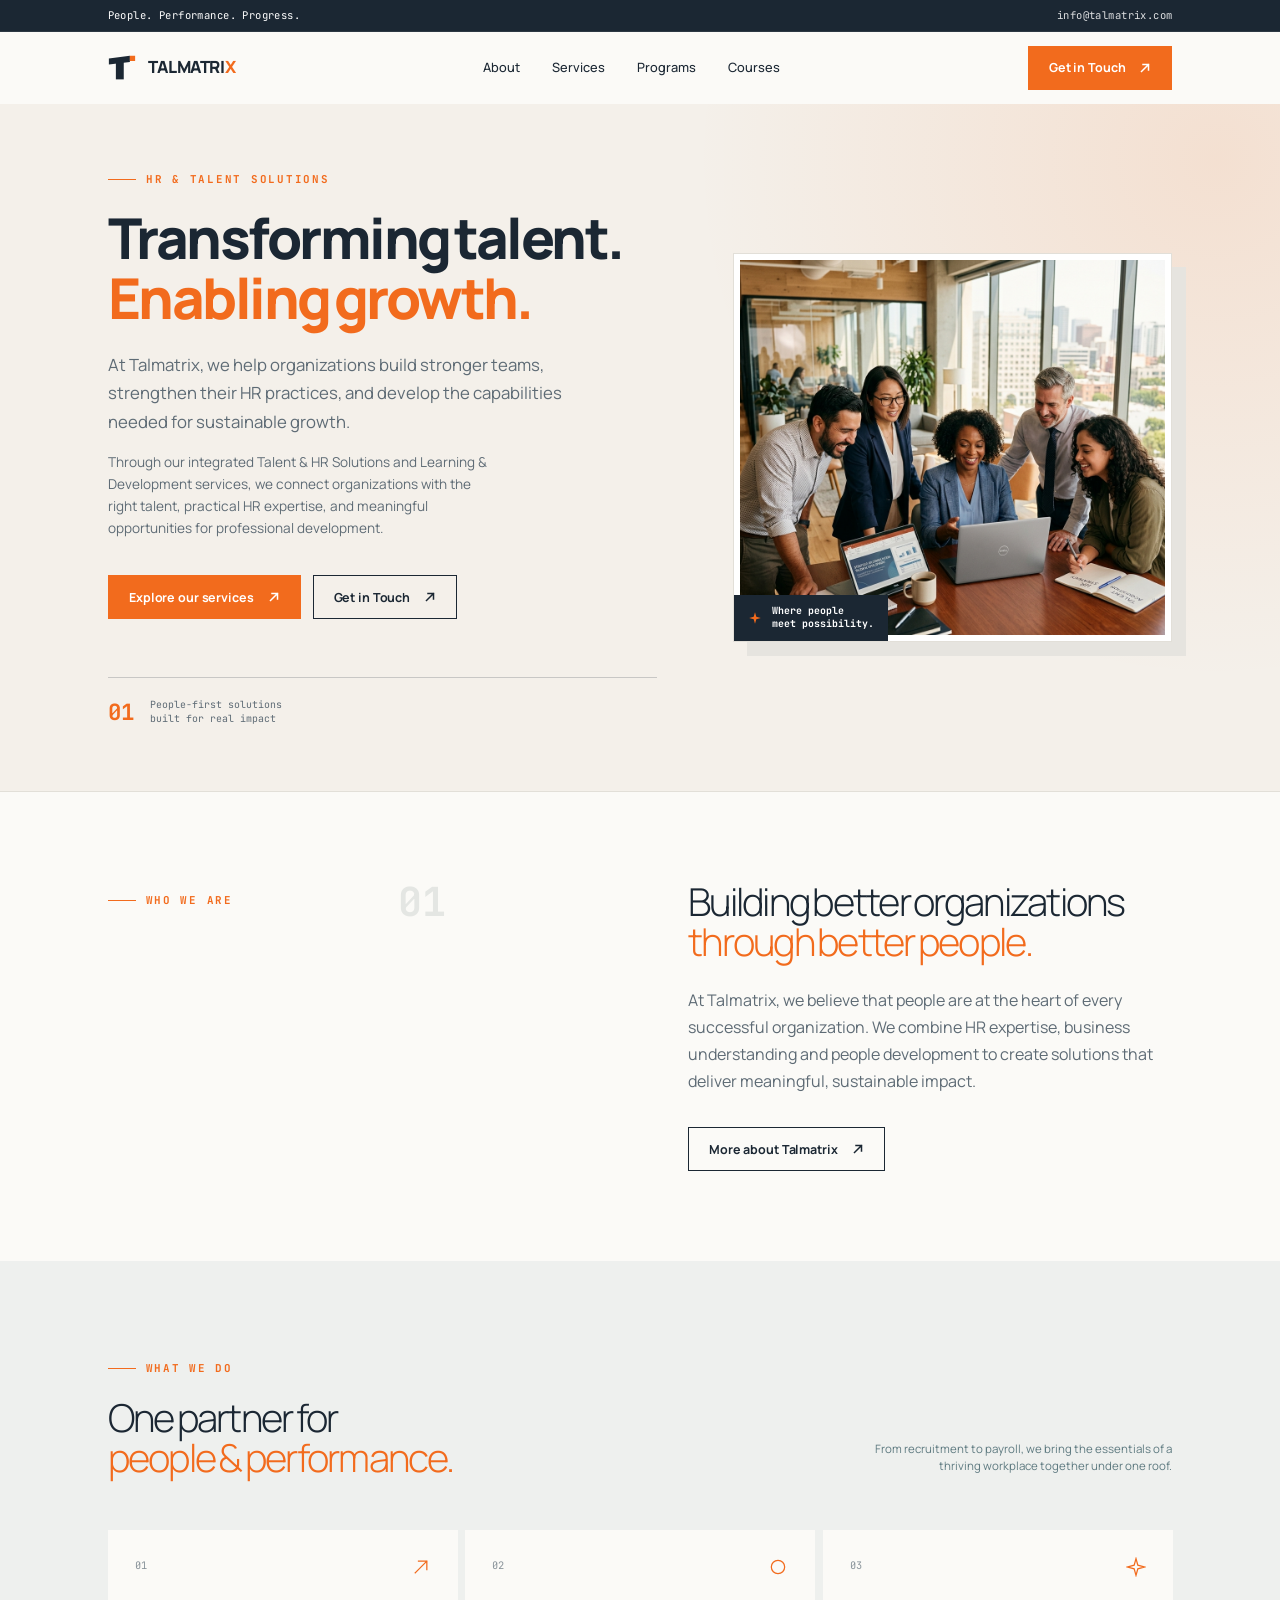
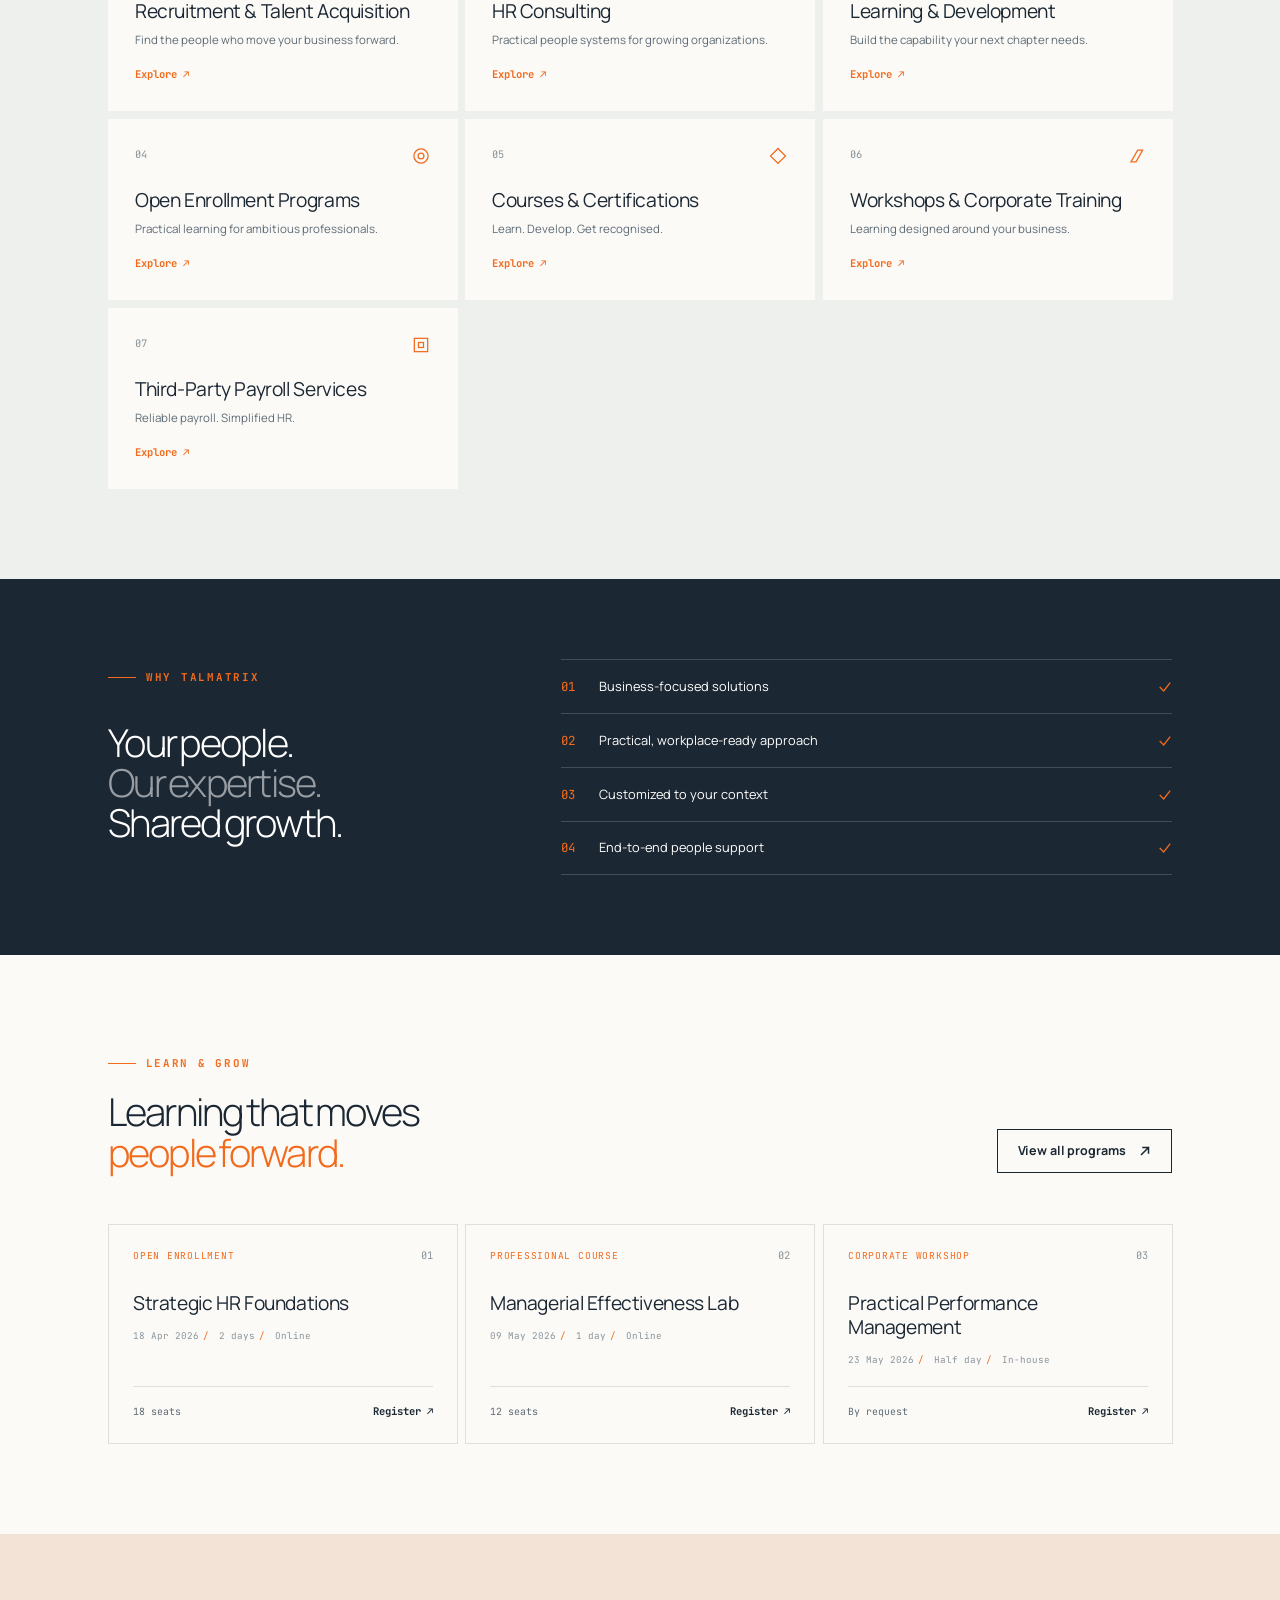
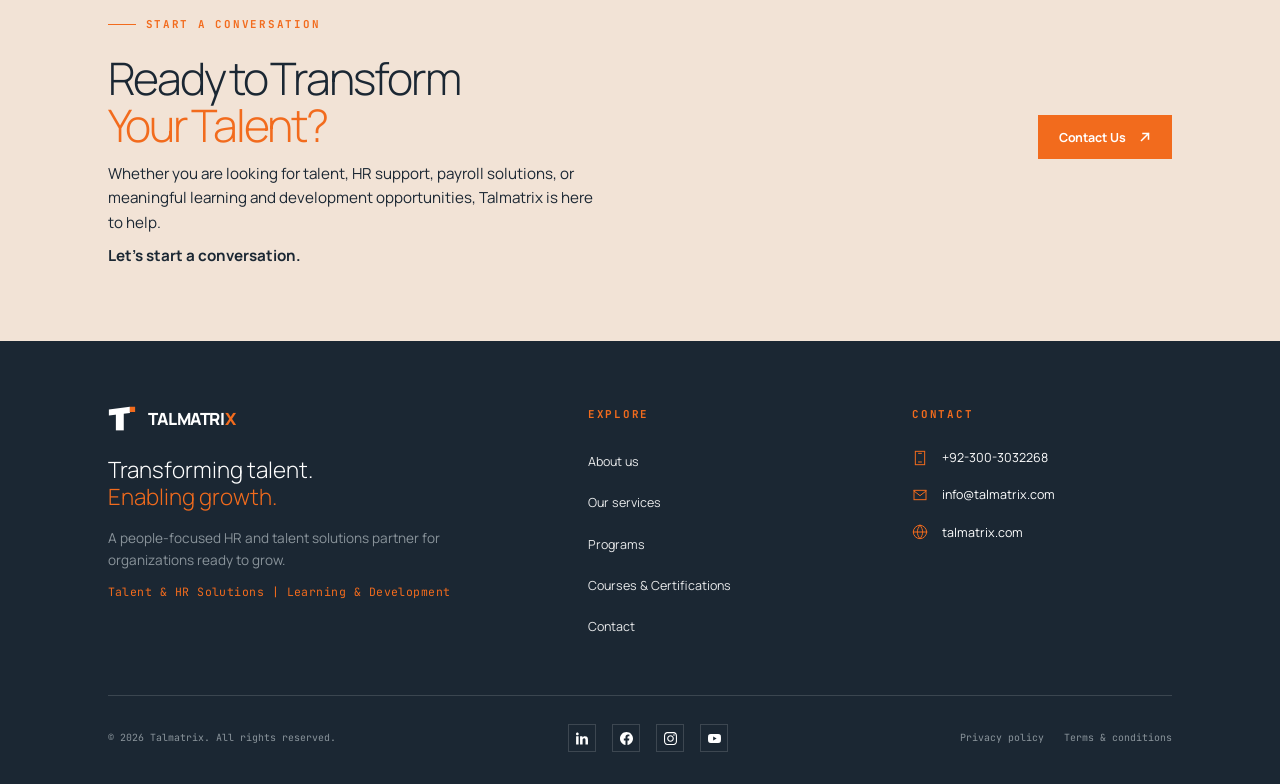
==== commit d9a03648: "feat: add main JavaScript controller for dynamic components, SVG icon rendering, and form handling" ====
--- a/index.html
+++ b/index.html
@@ -4,13 +4,13 @@
   <meta charset="UTF-8">
   <meta name="viewport" content="width=device-width, initial-scale=1.0">
   <title>TALMATRIX | HR, Talent and Learning & Development Solutions</title>
-  <meta name="description" content="Talmatrix helps organizations attract the right talent, develop their people, strengthen HR practices and build high-performing workplaces.">
+  <meta name="description" content="At Talmatrix, we help organizations build stronger teams, strengthen their HR practices, and develop the capabilities needed for sustainable growth.">
   <meta name="theme-color" content="#1B2733">
 
   <!-- Open Graph / Meta -->
   <meta property="og:type" content="website">
   <meta property="og:title" content="TALMATRIX | HR, Talent and Learning & Development">
-  <meta property="og:description" content="People-first HR, Talent Acquisition, Payroll and Capability Development solutions designed for sustainable growth.">
+  <meta property="og:description" content="At Talmatrix, we help organizations build stronger teams, strengthen their HR practices, and develop the capabilities needed for sustainable growth.">
   <meta property="og:image" content="assets/hero-team.jpg">
 
   <!-- Inline SVG Favicon (slanted T with orange notch) -->
@@ -39,7 +39,10 @@
               <span class="title-orange">Enabling growth.</span>
             </h1>
             <p class="home-hero__lead">
-              Talmatrix helps organizations attract the right talent, develop their people, strengthen HR practices and build high-performing workplaces.
+              At Talmatrix, we help organizations build stronger teams, strengthen their HR practices, and develop the capabilities needed for sustainable growth.
+            </p>
+            <p style="max-width: 48ch; color: var(--muted); font-size: 0.85rem; line-height: 1.6; margin-top: -1.25rem; margin-bottom: 2.25rem;">
+              Through our integrated Talent &amp; HR Solutions and Learning &amp; Development services, we connect organizations with the right talent, practical HR expertise, and meaningful opportunities for professional development.
             </p>
             <div class="home-hero__ctas">
               <a href="services.html" class="btn btn-primary">
@@ -49,7 +52,7 @@
                 </svg>
               </a>
               <a href="contact.html" class="btn btn-outline">
-                Talk to our experts
+                Get in Touch
                 <svg class="btn-arrow" viewBox="0 0 12 12" fill="none" xmlns="http://www.w3.org/2000/svg" aria-hidden="true">
                   <path d="M2.5 9.5L9.5 2.5M9.5 2.5H4M9.5 2.5V8" stroke="currentColor" stroke-width="1.5" stroke-linecap="square"/>
                 </svg>
